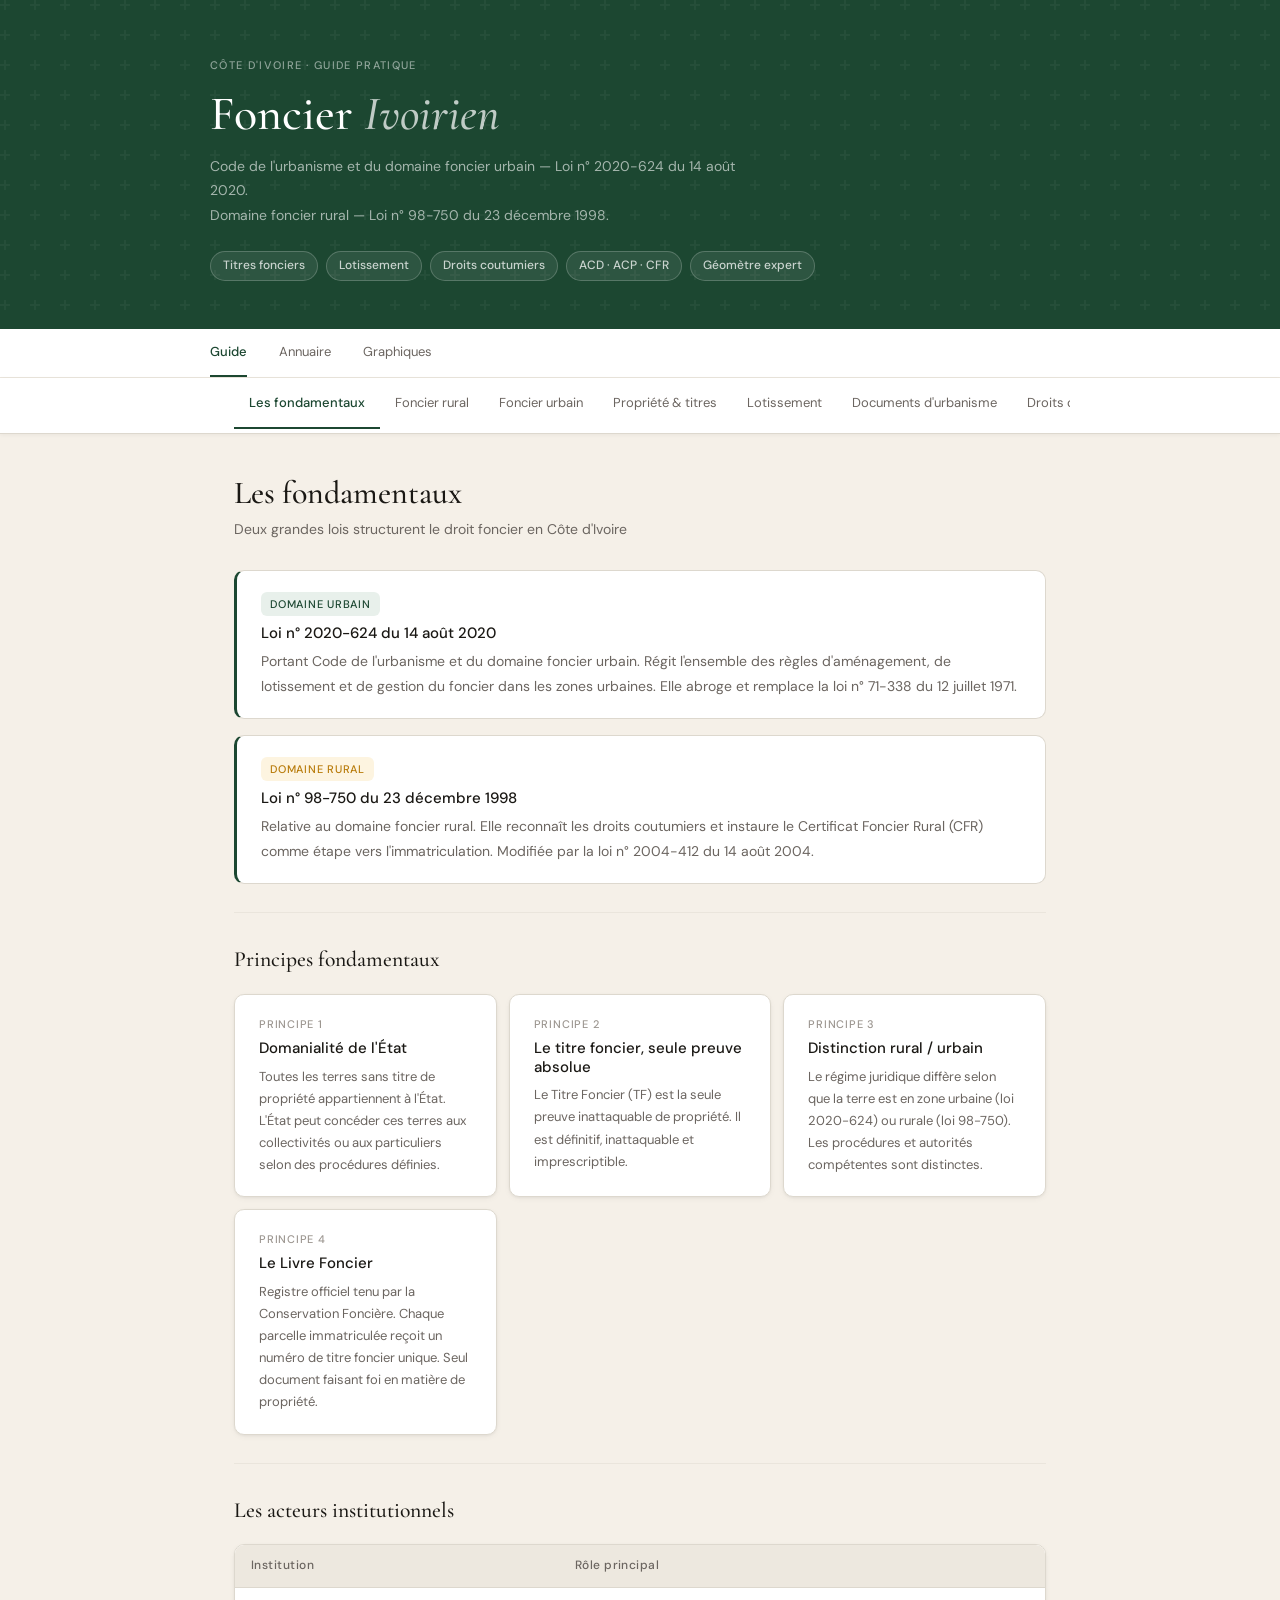
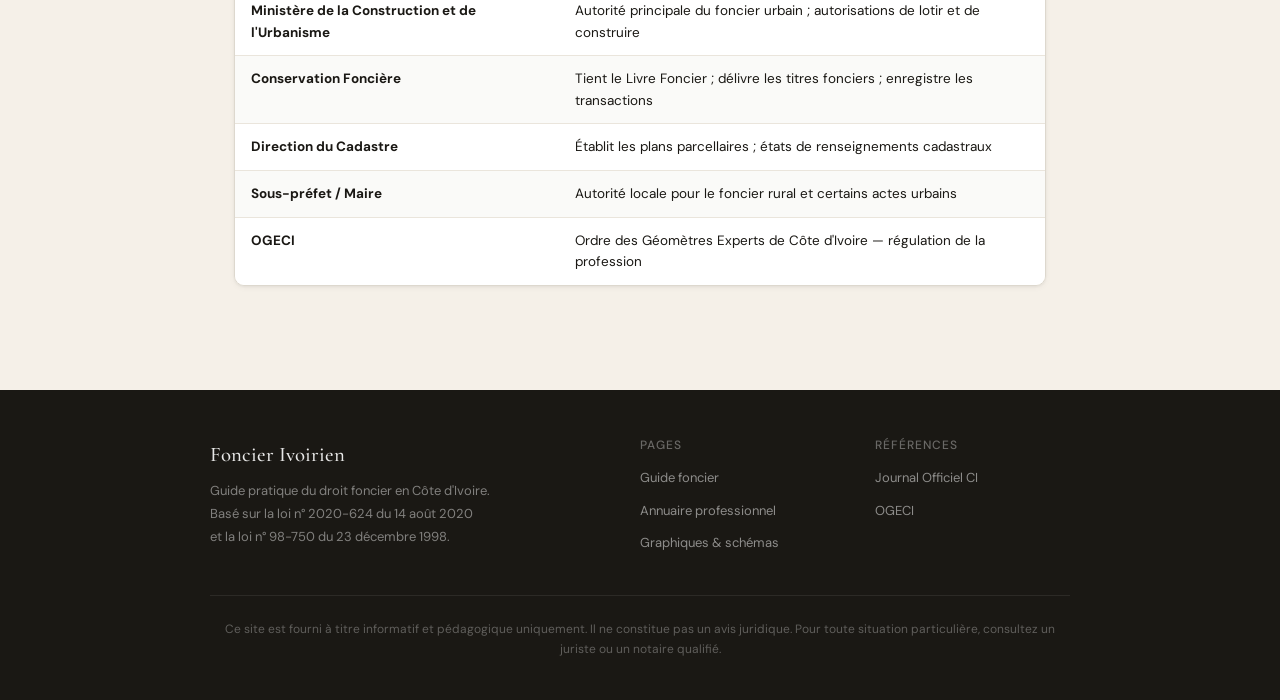
==== index.html @ 1cd8ab05 "version 1.0" ====
<!DOCTYPE html>
<html lang="fr">
<head>
  <meta charset="UTF-8">
  <meta name="viewport" content="width=device-width, initial-scale=1.0">
  <title>Foncier Ivoirien — Guide pratique</title>
  <meta name="description" content="Guide pratique du droit foncier en Côte d'Ivoire. Loi 2020-624 et loi 98-750. Titres fonciers, lotissement, droits coutumiers.">

  <!-- Google Fonts -->
  <link rel="preconnect" href="https://fonts.googleapis.com">
  <link rel="preconnect" href="https://fonts.gstatic.com" crossorigin>
  <link href="https://fonts.googleapis.com/css2?family=Cormorant+Garamond:ital,wght@0,400;0,500;0,600;1,400;1,500&family=DM+Sans:wght@300;400;500&display=swap" rel="stylesheet">

  <!-- CSS (ordre important) -->
  <link rel="stylesheet" href="css/variables.css">
  <link rel="stylesheet" href="css/base.css">
  <link rel="stylesheet" href="css/components.css">
  <link rel="stylesheet" href="css/layout.css">
</head>
<body>

<!-- ═══════════════════════════════ HERO ═══════════════════════════════ -->
<header class="hero">
  <div class="hero__inner">
    <p class="hero__eyebrow">Côte d'Ivoire · Guide pratique</p>
    <h1 class="hero__title">Foncier <em>Ivoirien</em></h1>
    <p class="hero__sub">
      Code de l'urbanisme et du domaine foncier urbain — Loi n° 2020-624 du 14 août 2020.<br>
      Domaine foncier rural — Loi n° 98-750 du 23 décembre 1998.
    </p>
    <div class="hero__tags">
      <span class="hero__tag">Titres fonciers</span>
      <span class="hero__tag">Lotissement</span>
      <span class="hero__tag">Droits coutumiers</span>
      <span class="hero__tag">ACD · ACP · CFR</span>
      <span class="hero__tag">Géomètre expert</span>
    </div>
  </div>
</header>

<!-- ═══════════════════════════ NAVIGATION SITE ═══════════════════════ -->
<div class="site-nav">
  <div class="site-nav__inner">
    <a href="index.html" class="is-current">Guide</a>
    <a href="pages/annuaire.html">Annuaire</a>
    <a href="pages/graphiques.html">Graphiques</a>
  </div>
</div>

<!-- ═══════════════════════════ NAVIGATION TABS ═══════════════════════ -->
<nav class="nav-bar" aria-label="Sections du guide">
  <div class="nav-bar__inner">
    <ul class="nav-tabs">
      <li><a href="#fondamentaux" data-section="fondamentaux">Les fondamentaux</a></li>
      <li><a href="#rural"        data-section="rural">Foncier rural</a></li>
      <li><a href="#urbain"       data-section="urbain">Foncier urbain</a></li>
      <li><a href="#titres"       data-section="titres">Propriété &amp; titres</a></li>
      <li><a href="#lotissement"  data-section="lotissement">Lotissement</a></li>
      <li><a href="#documents"    data-section="documents">Documents d'urbanisme</a></li>
      <li><a href="#coutumiers"   data-section="coutumiers">Droits coutumiers</a></li>
      <li><a href="#sanctions"    data-section="sanctions">Sanctions</a></li>
      <li><a href="#geometre"     data-section="geometre">Rôle du géomètre</a></li>
    </ul>
  </div>
</nav>

<!-- ═══════════════════════════════ MAIN ═══════════════════════════════ -->
<main class="main">

  <!-- ─── 1. FONDAMENTAUX ─── -->
  <section id="fondamentaux" class="section">
    <div class="section__header">
      <h2>Les fondamentaux</h2>
      <p>Deux grandes lois structurent le droit foncier en Côte d'Ivoire</p>
    </div>

    <div class="loi-box">
      <span class="tag tag--green">Domaine urbain</span>
      <h3>Loi n° 2020-624 du 14 août 2020</h3>
      <p>Portant Code de l'urbanisme et du domaine foncier urbain. Régit l'ensemble des règles d'aménagement, de lotissement et de gestion du foncier dans les zones urbaines. Elle abroge et remplace la loi n° 71-338 du 12 juillet 1971.</p>
    </div>

    <div class="loi-box">
      <span class="tag tag--amber">Domaine rural</span>
      <h3>Loi n° 98-750 du 23 décembre 1998</h3>
      <p>Relative au domaine foncier rural. Elle reconnaît les droits coutumiers et instaure le Certificat Foncier Rural (CFR) comme étape vers l'immatriculation. Modifiée par la loi n° 2004-412 du 14 août 2004.</p>
    </div>

    <div class="divider"></div>
    <p class="sub-heading">Principes fondamentaux</p>

    <div class="card-grid">
      <div class="card">
        <div class="card__label">Principe 1</div>
        <h3>Domanialité de l'État</h3>
        <p>Toutes les terres sans titre de propriété appartiennent à l'État. L'État peut concéder ces terres aux collectivités ou aux particuliers selon des procédures définies.</p>
      </div>
      <div class="card">
        <div class="card__label">Principe 2</div>
        <h3>Le titre foncier, seule preuve absolue</h3>
        <p>Le Titre Foncier (TF) est la seule preuve inattaquable de propriété. Il est définitif, inattaquable et imprescriptible.</p>
      </div>
      <div class="card">
        <div class="card__label">Principe 3</div>
        <h3>Distinction rural / urbain</h3>
        <p>Le régime juridique diffère selon que la terre est en zone urbaine (loi 2020-624) ou rurale (loi 98-750). Les procédures et autorités compétentes sont distinctes.</p>
      </div>
      <div class="card">
        <div class="card__label">Principe 4</div>
        <h3>Le Livre Foncier</h3>
        <p>Registre officiel tenu par la Conservation Foncière. Chaque parcelle immatriculée reçoit un numéro de titre foncier unique. Seul document faisant foi en matière de propriété.</p>
      </div>
    </div>

    <div class="divider"></div>
    <p class="sub-heading">Les acteurs institutionnels</p>

    <div class="table-wrap">
      <table>
        <thead>
          <tr><th>Institution</th><th>Rôle principal</th></tr>
        </thead>
        <tbody>
          <tr><td><strong>Ministère de la Construction et de l'Urbanisme</strong></td><td>Autorité principale du foncier urbain ; autorisations de lotir et de construire</td></tr>
          <tr><td><strong>Conservation Foncière</strong></td><td>Tient le Livre Foncier ; délivre les titres fonciers ; enregistre les transactions</td></tr>
          <tr><td><strong>Direction du Cadastre</strong></td><td>Établit les plans parcellaires ; états de renseignements cadastraux</td></tr>
          <tr><td><strong>Sous-préfet / Maire</strong></td><td>Autorité locale pour le foncier rural et certains actes urbains</td></tr>
          <tr><td><strong>OGECI</strong></td><td>Ordre des Géomètres Experts de Côte d'Ivoire — régulation de la profession</td></tr>
        </tbody>
      </table>
    </div>
  </section>

  <!-- ─── 2. FONCIER RURAL ─── -->
  <section id="rural" class="section">
    <div class="section__header">
      <h2>Foncier rural</h2>
      <p>Régi par la loi n° 98-750 — terres situées hors des périmètres urbains</p>
    </div>

    <div class="loi-box">
      <span class="tag tag--amber">Définition</span>
      <h3>Le domaine foncier rural</h3>
      <p>Ensemble des terres situées hors des périmètres urbains fixés par décret. Il comprend le domaine de l'État, le domaine des collectivités territoriales, et le domaine des particuliers (personnes physiques ivoiriennes uniquement depuis 2004).</p>
    </div>

    <div class="divider"></div>
    <p class="sub-heading">Parcours vers la propriété rurale</p>

    <div class="steps">
      <div class="step">
        <div class="step__num">1</div>
        <div class="step__body"><strong>Droits coutumiers</strong> — Point de départ. La personne détient la terre selon les usages locaux, transmis de génération en génération, sans acte écrit officiel.</div>
      </div>
      <div class="step">
        <div class="step__num">2</div>
        <div class="step__body"><strong>Saisine du CGFR</strong> — Le Comité de Gestion Foncière Rurale recense les droits. Il est composé du chef de village, d'élus, de représentants des femmes et des jeunes.</div>
      </div>
      <div class="step">
        <div class="step__num">3</div>
        <div class="step__body"><strong>Enquête contradictoire</strong> — Opération publique annoncée par affichage et criée. Toute personne peut contester. Le résultat est consigné dans un procès-verbal signé par le Sous-préfet.</div>
      </div>
      <div class="step">
        <div class="step__num">4</div>
        <div class="step__body"><strong>Certificat Foncier Rural (CFR)</strong> — Reconnaît officiellement les droits coutumiers. Délivré par le Sous-préfet. Valable 3 ans renouvelables. Ce n'est pas un titre de propriété mais l'étape obligatoire pour y accéder.</div>
      </div>
      <div class="step">
        <div class="step__num">5</div>
        <div class="step__body"><strong>Titre Foncier (TF)</strong> — Étape finale. Sur la base du CFR, après bornage par un géomètre expert agréé, le propriétaire demande l'immatriculation à la Conservation Foncière.</div>
      </div>
    </div>

    <div class="divider"></div>
    <p class="sub-heading">L'ACD en milieu rural</p>

    <div class="two-col">
      <div class="card">
        <span class="badge badge--amber">ACD rural</span>
        <h3>Attestation de Cession de Droits Coutumiers</h3>
        <p>Acte par lequel le détenteur coutumier cède ses droits à un tiers. Établie en présence du Sous-préfet et des autorités coutumières. Obligatoire pour toute transaction foncière en zone rurale.</p>
      </div>
      <div class="card">
        <span class="badge badge--amber">Conditions</span>
        <h3>Validité de l'ACD rural</h3>
        <p>Doit mentionner l'identité des parties, la description de la parcelle, ses limites, le prix et être contresignée par le Sous-préfet. Sans ces éléments, l'acte est nul de plein droit.</p>
      </div>
    </div>

    <div class="note">⚠️ Depuis la loi n° 2004-412, seuls les citoyens ivoiriens peuvent être propriétaires de terres rurales. Les étrangers ne peuvent qu'obtenir des baux emphytéotiques d'une durée maximale de 99 ans.</div>
  </section>

  <!-- ─── 3. FONCIER URBAIN ─── -->
  <section id="urbain" class="section">
    <div class="section__header">
      <h2>Foncier urbain</h2>
      <p>Régi par la loi n° 2020-624 — dans les périmètres urbains délimités par décret</p>
    </div>

    <div class="loi-box">
      <span class="tag tag--green">Définition</span>
      <h3>Le domaine foncier urbain</h3>
      <p>Ensemble des terres situées dans les périmètres urbains fixés par décret. Sa gestion relève du Ministère en charge de la Construction et de l'Urbanisme.</p>
    </div>

    <div class="divider"></div>
    <p class="sub-heading">Hiérarchie des actes en zone urbaine</p>

    <div class="table-wrap">
      <table>
        <thead>
          <tr><th>Acte</th><th>Nature</th><th>Valeur juridique</th></tr>
        </thead>
        <tbody>
          <tr><td><strong>Lettre d'Attribution (LA)</strong></td><td>1re étape</td><td>Autorisation provisoire d'occupation — précaire et révocable</td></tr>
          <tr><td><strong>Arrêté de Concession Provisoire (ACP)</strong></td><td>2e étape</td><td>Droit réel provisoire. Permet de construire et d'obtenir des financements bancaires</td></tr>
          <tr><td><strong>Arrêté de Concession Définitive (ACD)</strong></td><td>3e étape</td><td>Droit réel définitif. Condition : mise en valeur effective du terrain</td></tr>
          <tr><td><strong>Titre Foncier (TF)</strong></td><td>Final</td><td>Preuve absolue, définitive et imprescriptible de la propriété</td></tr>
        </tbody>
      </table>
    </div>

    <div class="note">⚠️ L'ACD urbain (Arrêté de Concession Définitive) est distinct de l'ACD rural (Attestation de Cession de Droits Coutumiers). Ces deux acronymes désignent des actes différents selon le contexte.</div>

    <div class="two-col">
      <div class="card">
        <h3>De l'ACP à l'ACD</h3>
        <p>Pour convertir un ACP en ACD, le titulaire doit justifier d'une mise en valeur effective (construction réalisée à au moins 50 % du projet approuvé). Un procès-verbal de constat est dressé par les services techniques.</p>
      </div>
      <div class="card">
        <h3>De l'ACD au Titre Foncier</h3>
        <p>Après obtention de l'ACD, le titulaire sollicite l'immatriculation à la Conservation Foncière avec l'ACD, un plan topographique signé par un géomètre expert agréé et les pièces d'identité.</p>
      </div>
    </div>
  </section>

  <!-- ─── 4. PROPRIÉTÉ & TITRES ─── -->
  <section id="titres" class="section">
    <div class="section__header">
      <h2>Propriété &amp; titres</h2>
      <p>Les différents actes attestant d'un droit sur le sol</p>
    </div>

    <div class="card-grid">
      <div class="card">
        <span class="badge badge--green">Preuve absolue</span>
        <h3>Titre Foncier (TF)</h3>
        <p>Inscrit au Livre Foncier. Seul acte conférant la propriété pleine et entière. Définitif, inattaquable, imprescriptible. Délivré par la Conservation Foncière.</p>
      </div>
      <div class="card">
        <span class="badge badge--amber">Droit précaire</span>
        <h3>Permis d'Habiter (PH)</h3>
        <p>Autorise l'occupation d'un terrain du domaine de l'État. Ne confère pas la propriété. Révocable, mais donne un droit de priorité pour l'acquisition définitive.</p>
      </div>
      <div class="card">
        <span class="badge badge--amber">Provisoire</span>
        <h3>Arrêté de Concession Provisoire (ACP)</h3>
        <p>Droit réel provisoire. Permet de construire et d'hypothéquer. Doit évoluer vers un ACD puis un TF après mise en valeur.</p>
      </div>
      <div class="card">
        <span class="badge badge--green">Avant-dernière étape</span>
        <h3>Arrêté de Concession Définitive (ACD)</h3>
        <p>Droit définitif d'occupation. Condition : constructions réalisées conformément au projet approuvé. Permet d'entamer la procédure d'immatriculation.</p>
      </div>
      <div class="card">
        <span class="badge badge--amber">Rural</span>
        <h3>Certificat Foncier Rural (CFR)</h3>
        <p>Reconnaît les droits coutumiers sur une parcelle rurale. Délivré par le Sous-préfet après enquête contradictoire. Valable 3 ans renouvelables.</p>
      </div>
      <div class="card">
        <span class="badge badge--amber">Rural</span>
        <h3>Attestation de Cession de Droits Coutumiers</h3>
        <p>Matérialise la cession de droits coutumiers entre parties. Établie devant le Sous-préfet. Obligatoire pour toute transaction de terres rurales.</p>
      </div>
    </div>

    <div class="divider"></div>
    <p class="sub-heading">Procédure d'immatriculation</p>

    <div class="steps">
      <div class="step">
        <div class="step__num">1</div>
        <div class="step__body"><strong>Dépôt du dossier</strong> à la Conservation Foncière — formulaire, acte de propriété (ACD ou CFR), pièces d'identité, quittance de paiement des droits</div>
      </div>
      <div class="step">
        <div class="step__num">2</div>
        <div class="step__body"><strong>Bornage contradictoire</strong> par un géomètre expert agréé en présence du demandeur, des riverains et des services techniques. Les bornes sont posées et un plan dressé.</div>
      </div>
      <div class="step">
        <div class="step__num">3</div>
        <div class="step__body"><strong>Publication au Journal Officiel</strong> — délai d'opposition de 2 mois à compter de la publication.</div>
      </div>
      <div class="step">
        <div class="step__num">4</div>
        <div class="step__body"><strong>Instruction des oppositions éventuelles</strong> — une commission examine tout litige. En l'absence d'opposition, la procédure continue.</div>
      </div>
      <div class="step">
        <div class="step__num">5</div>
        <div class="step__body"><strong>Délivrance du Titre Foncier</strong> — inscription au Livre Foncier avec attribution d'un numéro unique.</div>
      </div>
    </div>
  </section>

  <!-- ─── 5. LOTISSEMENT ─── -->
  <section id="lotissement" class="section">
    <div class="section__header">
      <h2>Lotissement</h2>
      <p>Division d'une propriété foncière en lots destinés à la construction</p>
    </div>

    <p class="sub-heading">Les 3 types de lotissement</p>

    <div class="card-grid card-grid--single">
      <div class="card">
        <div class="card__label">Type 1</div>
        <h3>Lotissement administratif</h3>
        <p>Initié par le Sous-préfet ou le Maire dans les zones d'expansion urbaine. L'État ou la collectivité aménage et distribue les lots. Les attributaires reçoivent une lettre d'attribution puis un ACP, avec obligation de mise en valeur.</p>
      </div>
      <div class="card">
        <div class="card__label">Type 2</div>
        <h3>Lotissement privé d'habitation</h3>
        <p>Initié par un propriétaire privé. Production de terrains à usage d'habitation destinés à la vente, nus ou après construction. Nécessite une autorisation de lotir du Ministère. Le lotisseur réalise les voiries et réseaux divers (eau, électricité, assainissement).</p>
      </div>
      <div class="card">
        <div class="card__label">Type 3</div>
        <h3>Lotissement à usage commercial ou industriel</h3>
        <p>Crée des zones d'activités économiques (zones industrielles, zones commerciales). Peut être initié par l'État ou un promoteur privé. Soumis à des normes spécifiques et à une étude d'impact environnemental.</p>
      </div>
    </div>

    <div class="divider"></div>
    <p class="sub-heading">Procédure d'autorisation de lotir</p>

    <div class="steps">
      <div class="step">
        <div class="step__num">1</div>
        <div class="step__body"><strong>Constitution du dossier</strong> — plan de situation, plan topographique, plan de masse, état parcellaire, note de présentation, titre de propriété</div>
      </div>
      <div class="step">
        <div class="step__num">2</div>
        <div class="step__body"><strong>Dépôt au Ministère de la Construction</strong> — paiement des droits de dossier. Délai d'instruction réglementaire : 3 mois.</div>
      </div>
      <div class="step">
        <div class="step__num">3</div>
        <div class="step__body"><strong>Instruction</strong> — vérification de la conformité avec les documents d'urbanisme (SDAU, PU, POS) en vigueur dans la commune.</div>
      </div>
      <div class="step">
        <div class="step__num">4</div>
        <div class="step__body"><strong>Autorisation de lotir délivrée</strong> — le lotisseur peut démarrer les travaux d'aménagement conformément aux plans approuvés.</div>
      </div>
      <div class="step">
        <div class="step__num">5</div>
        <div class="step__body"><strong>Réception des travaux</strong> — constat de conformité par les services techniques. Attribution des lots aux acquéreurs.</div>
      </div>
    </div>

    <div class="note">⚠️ Toute commercialisation de lots avant l'obtention de l'autorisation de lotir et la réception des travaux est illégale. Exigez toujours l'arrêté d'autorisation avant tout versement.</div>
  </section>

  <!-- ─── 6. DOCUMENTS D'URBANISME ─── -->
  <section id="documents" class="section">
    <div class="section__header">
      <h2>Documents d'urbanisme</h2>
      <p>Instruments de planification et de gestion de l'espace urbain</p>
    </div>

    <div class="table-wrap">
      <table>
        <thead>
          <tr><th>Document</th><th>Sigle</th><th>Portée</th><th>Autorité</th></tr>
        </thead>
        <tbody>
          <tr><td><strong>Schéma Directeur d'Aménagement et d'Urbanisme</strong></td><td>SDAU</td><td>Long terme (20 ans) — orientations générales</td><td>Ministère</td></tr>
          <tr><td><strong>Plan d'Urbanisme Directeur</strong></td><td>PUD</td><td>Moyen terme — traduction du SDAU en zones</td><td>Ministère</td></tr>
          <tr><td><strong>Plan d'Occupation des Sols</strong></td><td>POS</td><td>Répartition : habitat, commerce, industrie, espaces verts</td><td>Commune</td></tr>
          <tr><td><strong>Permis de Construire</strong></td><td>PC</td><td>Autorisation individuelle de bâtir</td><td>Maire / Ministère</td></tr>
          <tr><td><strong>Certificat d'Urbanisme</strong></td><td>CU</td><td>Renseigne sur les règles applicables à un terrain</td><td>Commune</td></tr>
          <tr><td><strong>Permis de Démolir</strong></td><td>PD</td><td>Autorisation de démolition totale ou partielle</td><td>Maire / Ministère</td></tr>
        </tbody>
      </table>
    </div>

    <div class="two-col">
      <div class="card">
        <h3>Permis de construire</h3>
        <p>Obligatoire pour toute construction neuve ou agrandissement. Dossier : plans architecturaux, plan de situation, étude de sol, titre d'occupation. Délai d'instruction : 3 mois. Validité : 2 ans renouvelables.</p>
      </div>
      <div class="card">
        <h3>Certificat d'urbanisme</h3>
        <p>Indique si le terrain est constructible, les règles de hauteur et d'emprise, les servitudes. Indispensable avant tout achat ou investissement. Délai : 1 mois. Validité : 18 mois.</p>
      </div>
    </div>
  </section>

  <!-- ─── 7. DROITS COUTUMIERS ─── -->
  <section id="coutumiers" class="section">
    <div class="section__header">
      <h2>Droits coutumiers</h2>
      <p>Reconnaissance et formalisation des droits traditionnels sur la terre</p>
    </div>

    <div class="loi-box">
      <span class="tag tag--amber">Principe fondateur</span>
      <h3>Reconnaissance légale des droits coutumiers</h3>
      <p>La loi n° 98-750 reconnaît pour la première fois dans l'histoire ivoirienne les droits coutumiers comme des droits réels sur les terres rurales. Ces droits appartiennent aux communautés villageoises et aux individus qui les détiennent selon les usages et traditions locales.</p>
    </div>

    <div class="divider"></div>
    <p class="sub-heading">Les acteurs du processus</p>

    <div class="card-grid">
      <div class="card">
        <div class="card__label">Niveau villageois</div>
        <h3>Comité de Gestion Foncière Rurale (CGFR)</h3>
        <p>Recense et gère les droits coutumiers dans chaque village. Composé du chef de village, de conseillers, de représentants des femmes, des jeunes et des étrangers résidents.</p>
      </div>
      <div class="card">
        <div class="card__label">Niveau administratif</div>
        <h3>Le Sous-préfet</h3>
        <p>Conduit l'enquête contradictoire, signe les procès-verbaux de délimitation et délivre le Certificat Foncier Rural. Il représente l'État et garantit la légalité de la procédure.</p>
      </div>
      <div class="card">
        <div class="card__label">Autorités traditionnelles</div>
        <h3>Chef de terre et notables</h3>
        <p>Témoignent lors de l'enquête sur l'origine et l'étendue des droits revendiqués. Leur témoignage est consigné au procès-verbal et a valeur de preuve.</p>
      </div>
    </div>

    <div class="note">⚠️ Depuis la loi n° 2004-412, les droits coutumiers ne peuvent être cédés qu'à des ressortissants ivoiriens. Un étranger ne peut obtenir qu'un bail emphytéotique de 99 ans maximum.</div>
  </section>

  <!-- ─── 8. SANCTIONS ─── -->
  <section id="sanctions" class="section">
    <div class="section__header">
      <h2>Sanctions</h2>
      <p>Infractions aux règles d'urbanisme et de gestion foncière — loi 2020-624</p>
    </div>

    <div class="card-grid">
      <div class="card">
        <span class="badge badge--danger">Infraction grave</span>
        <h3>Construction sans permis</h3>
        <p>L'administration peut ordonner la démolition aux frais du contrevenant, indépendamment de toute sanction pénale.</p>
      </div>
      <div class="card">
        <span class="badge badge--danger">Infraction grave</span>
        <h3>Lotissement sans autorisation</h3>
        <p>Toutes les ventes sont nulles de plein droit. Les acquéreurs lésés peuvent se retourner contre le promoteur en dommages et intérêts.</p>
      </div>
      <div class="card">
        <span class="badge badge--danger">Escroquerie</span>
        <h3>Vente sans titre régulier</h3>
        <p>Vendre un terrain sans TF, ACD ou acte régulier constitue une escroquerie pénalement réprimée. L'acte est nul.</p>
      </div>
      <div class="card">
        <span class="badge badge--danger">Crime</span>
        <h3>Faux en documents fonciers</h3>
        <p>Falsification d'un titre foncier, d'un plan de bornage ou d'un ACD. Passible des peines les plus lourdes. Tous les actes subséquents sont annulés.</p>
      </div>
    </div>

    <div class="divider"></div>
    <p class="sub-heading">Sanctions pénales (loi 2020-624)</p>

    <div class="table-wrap">
      <table>
        <thead>
          <tr><th>Infraction</th><th>Emprisonnement</th><th>Amende (FCFA)</th></tr>
        </thead>
        <tbody>
          <tr><td>Construction sans permis</td><td>1 à 3 ans</td><td>500 000 à 5 000 000</td></tr>
          <tr><td>Lotissement sans autorisation</td><td>2 à 5 ans</td><td>1 000 000 à 10 000 000</td></tr>
          <tr><td>Faux en documents fonciers</td><td>5 à 10 ans</td><td>5 000 000 à 50 000 000</td></tr>
          <tr><td>Occupation illégale du domaine public</td><td>6 mois à 2 ans</td><td>100 000 à 2 000 000</td></tr>
          <tr><td>Escroquerie foncière (vente sans titre)</td><td>5 à 10 ans</td><td>2 000 000 à 20 000 000</td></tr>
        </tbody>
      </table>
    </div>

    <div class="note">En cas de récidive, les peines sont doublées. Les personnes morales sont également passibles de sanctions pouvant inclure leur dissolution judiciaire.</div>
  </section>

  <!-- ─── 9. GÉOMÈTRE ─── -->
  <section id="geometre" class="section">
    <div class="section__header">
      <h2>Rôle du géomètre expert</h2>
      <p>Professionnel assermenté incontournable dans toute opération foncière</p>
    </div>

    <div class="loi-box">
      <span class="tag tag--green">Statut</span>
      <h3>Le géomètre expert agréé en Côte d'Ivoire</h3>
      <p>Professionnel libéral assermenté, membre de l'Ordre des Géomètres Experts de Côte d'Ivoire (OGECI). Seul professionnel habilité à effectuer les levés topographiques à valeur légale, le bornage contradictoire et les plans fonciers opposables aux tiers. Son assurance professionnelle est obligatoire.</p>
    </div>

    <div class="divider"></div>
    <p class="sub-heading">Missions principales</p>

    <div class="card-grid">
      <div class="card">
        <div class="card__label">Mission 1</div>
        <h3>Bornage</h3>
        <p>Délimitation physique d'une propriété par la pose de bornes. Le bornage contradictoire, réalisé en présence des riverains, a force légale. Obligatoire pour toute immatriculation.</p>
      </div>
      <div class="card">
        <div class="card__label">Mission 2</div>
        <h3>Morcellement</h3>
        <p>Division d'une parcelle en plusieurs lots. Nécessite une autorisation administrative. Le géomètre établit le plan de morcellement et l'état parcellaire numéroté.</p>
      </div>
      <div class="card">
        <div class="card__label">Mission 3</div>
        <h3>Plan de lotissement</h3>
        <p>Tracé des voiries, numérotation des lots, emprise des espaces collectifs. Pièce centrale et obligatoire du dossier de demande d'autorisation de lotir.</p>
      </div>
      <div class="card">
        <div class="card__label">Mission 4</div>
        <h3>Levé topographique</h3>
        <p>Représentation précise du terrain : relief, limites, constructions existantes. Sert de base aux projets d'aménagement et aux documents d'urbanisme.</p>
      </div>
      <div class="card">
        <div class="card__label">Mission 5</div>
        <h3>Remembrement</h3>
        <p>Regroupement de plusieurs parcelles en une seule. Utilisé dans les opérations de réhabilitation urbaine ou de création de grandes emprises pour équipements publics.</p>
      </div>
      <div class="card">
        <div class="card__label">Mission 6</div>
        <h3>Expertise foncière</h3>
        <p>Évaluation de la valeur vénale d'un terrain. Intervient dans les litiges, expropriations et successions. Ses conclusions ont valeur de preuve en justice.</p>
      </div>
    </div>

    <div class="highlight-box">
      <h3>À retenir pour tout acheteur</h3>
      <p>Avant tout achat, exigez un plan de bornage signé par un géomètre expert agréé (membre de l'OGECI) et vérifiez l'authenticité du titre foncier à la Conservation Foncière. Un bornage effectué par un non-professionnel est sans valeur légale.</p>
    </div>
  </section>

</main>

<!-- ═══════════════════════════════ FOOTER ═════════════════════════════ -->
<footer>
  <div class="footer__inner">
    <div class="footer__brand">
      <strong>Foncier Ivoirien</strong>
      <p>Guide pratique du droit foncier en Côte d'Ivoire.<br>
        Basé sur la loi n° 2020-624 du 14 août 2020<br>
        et la loi n° 98-750 du 23 décembre 1998.</p>
    </div>
    <div class="footer__col">
      <h4>Pages</h4>
      <ul>
        <li><a href="index.html">Guide foncier</a></li>
        <li><a href="pages/annuaire.html">Annuaire professionnel</a></li>
        <li><a href="pages/graphiques.html">Graphiques &amp; schémas</a></li>
      </ul>
    </div>
    <div class="footer__col">
      <h4>Références</h4>
      <ul>
        <li><a href="https://www.journal-officiel.ci" target="_blank" rel="noopener">Journal Officiel CI</a></li>
        <li><a href="#" target="_blank" rel="noopener">OGECI</a></li>
      </ul>
    </div>
  </div>
  <div class="footer__bottom">
    Ce site est fourni à titre informatif et pédagogique uniquement. Il ne constitue pas un avis juridique.
    Pour toute situation particulière, consultez un juriste ou un notaire qualifié.
  </div>
</footer>

<!-- JS -->
<script src="js/nav.js"></script>

</body>
</html>
---- css/variables.css ----
/* ============================================================
   variables.css — Design tokens
   Modifier ce fichier pour changer les couleurs/fonts globalement
   ============================================================ */

:root {
  /* Couleurs principales */
  --color-bg:            #F5F0E8;
  --color-bg-card:       #FFFFFF;
  --color-bg-muted:      #EDE8DF;
  --color-bg-muted-2:    #E6DFD3;

  /* Texte */
  --color-text:          #1A1814;
  --color-text-muted:    #6B6560;
  --color-text-light:    #9C9690;

  /* Vert (couleur primaire) */
  --color-green:         #1C4731;
  --color-green-mid:     #2D6B47;
  --color-green-light:   #E8F0EB;
  --color-green-border:  rgba(28, 71, 49, 0.18);

  /* Terracotta (danger / alerte) */
  --color-terra:         #B94E27;
  --color-terra-light:   #F5EAE4;

  /* Ambre (avertissement) */
  --color-amber:         #B87B0A;
  --color-amber-light:   #FDF4E0;

  /* Bordures */
  --color-border:        #DDD8CE;
  --color-border-light:  #EAE5DC;

  /* Typographie */
  --font-display: 'Cormorant Garamond', Georgia, 'Times New Roman', serif;
  --font-body:    'DM Sans', system-ui, -apple-system, sans-serif;

  /* Rayons */
  --radius-sm:  6px;
  --radius-md:  10px;
  --radius-lg:  14px;
  --radius-xl:  20px;

  /* Ombres */
  --shadow-sm:  0 1px 3px rgba(0,0,0,0.06), 0 2px 6px rgba(0,0,0,0.04);
  --shadow-md:  0 2px 8px rgba(0,0,0,0.07), 0 4px 16px rgba(0,0,0,0.05);

  /* Transitions */
  --transition: 0.15s ease;

  /* Largeur max du contenu */
  --max-width: 860px;
}
---- css/base.css ----
/* ============================================================
   base.css — Reset global et typographie de base
   ============================================================ */

*, *::before, *::after {
  box-sizing: border-box;
  margin: 0;
  padding: 0;
}

html {
  scroll-behavior: smooth;
  -webkit-text-size-adjust: 100%;
}

body {
  font-family: var(--font-body);
  background-color: var(--color-bg);
  color: var(--color-text);
  line-height: 1.65;
  font-size: 15px;
  min-height: 100vh;
  -webkit-font-smoothing: antialiased;
  -moz-osx-font-smoothing: grayscale;
}

/* Titres */
h1, h2, h3, h4 {
  line-height: 1.25;
  color: var(--color-text);
}

h1 { font-family: var(--font-display); font-weight: 500; font-size: clamp(2rem, 5vw, 3rem); }
h2 { font-family: var(--font-display); font-weight: 500; font-size: 1.9rem; }
h3 { font-weight: 500; font-size: 1rem; }

/* Paragraphes */
p { line-height: 1.7; }

/* Liens */
a {
  color: var(--color-green-mid);
  text-decoration: none;
  transition: color var(--transition);
}
a:hover { color: var(--color-green); text-decoration: underline; }

/* Images */
img, svg { display: block; max-width: 100%; }

/* Listes */
ul, ol { padding-left: 1.4rem; }
li { margin-bottom: 0.25rem; }

/* Code */
code {
  font-family: 'Courier New', monospace;
  font-size: 0.875em;
  background: var(--color-bg-muted);
  padding: 2px 5px;
  border-radius: var(--radius-sm);
  color: var(--color-terra);
}

/* Séparateur horizontal */
hr {
  border: none;
  height: 1px;
  background: var(--color-border-light);
  margin: 2rem 0;
}

/* Responsive images dans les sections */
.section img {
  width: 100%;
  border-radius: var(--radius-md);
  border: 1px solid var(--color-border);
}

/* Accessibilité : focus visible */
:focus-visible {
  outline: 2px solid var(--color-green-mid);
  outline-offset: 3px;
  border-radius: var(--radius-sm);
}
---- css/components.css ----
/* ============================================================
   components.css — Composants réutilisables
   Ajouter un nouveau composant ici pour qu'il soit disponible
   sur toutes les pages du site.
   ============================================================ */

/* ── Boîte de loi ── */
.loi-box {
  background: var(--color-bg-card);
  border: 1px solid var(--color-border);
  border-left: 3px solid var(--color-green);
  border-radius: var(--radius-md);
  padding: 1.25rem 1.5rem;
  margin-bottom: 1rem;
}

.loi-box h3 {
  font-size: 15px;
  font-weight: 500;
  margin-bottom: 6px;
  color: var(--color-text);
}

.loi-box p {
  font-size: 14px;
  color: var(--color-text-muted);
  line-height: 1.75;
}

/* ── Tags / étiquettes ── */
.tag {
  display: inline-block;
  font-size: 11px;
  font-weight: 500;
  letter-spacing: 0.07em;
  text-transform: uppercase;
  border-radius: var(--radius-sm);
  padding: 3px 9px;
  margin-bottom: 8px;
}

.tag--green   { color: var(--color-green);   background: var(--color-green-light); }
.tag--amber   { color: var(--color-amber);   background: var(--color-amber-light); }
.tag--terra   { color: var(--color-terra);   background: var(--color-terra-light); }
.tag--neutral { color: var(--color-text-muted); background: var(--color-bg-muted); }

/* ── Badges (inline) ── */
.badge {
  display: inline-block;
  font-size: 11px;
  font-weight: 500;
  padding: 3px 9px;
  border-radius: 20px;
  margin-bottom: 8px;
}
.badge--green  { color: var(--color-green);  background: var(--color-green-light); }
.badge--amber  { color: var(--color-amber);  background: var(--color-amber-light); }
.badge--danger { color: var(--color-terra);  background: var(--color-terra-light); }

/* ── Cartes ── */
.card-grid {
  display: grid;
  grid-template-columns: repeat(auto-fill, minmax(240px, 1fr));
  gap: 12px;
  margin-bottom: 1.5rem;
}
.card-grid--single { grid-template-columns: 1fr; }
.card-grid--two    { grid-template-columns: repeat(auto-fill, minmax(280px, 1fr)); }

.card {
  background: var(--color-bg-card);
  border: 1px solid var(--color-border);
  border-radius: var(--radius-md);
  padding: 1.25rem 1.5rem;
  box-shadow: var(--shadow-sm);
  transition: transform var(--transition), box-shadow var(--transition);
}

.card:hover {
  transform: translateY(-2px);
  box-shadow: var(--shadow-md);
}

.card__label {
  font-size: 11px;
  font-weight: 500;
  letter-spacing: 0.07em;
  text-transform: uppercase;
  color: var(--color-text-light);
  margin-bottom: 6px;
}

.card h3 {
  font-size: 15px;
  font-weight: 500;
  color: var(--color-text);
  margin-bottom: 8px;
}

.card p {
  font-size: 13px;
  color: var(--color-text-muted);
  line-height: 1.7;
}

/* ── Étapes ── */
.steps { margin-bottom: 1.5rem; }

.step {
  display: flex;
  gap: 14px;
  padding: 14px 0;
  border-bottom: 1px solid var(--color-border-light);
  align-items: flex-start;
}
.step:last-child { border-bottom: none; }

.step__num {
  width: 30px;
  height: 30px;
  border-radius: 50%;
  background: var(--color-green-light);
  border: 1px solid var(--color-green-border);
  display: flex;
  align-items: center;
  justify-content: center;
  font-size: 12px;
  font-weight: 500;
  color: var(--color-green);
  flex-shrink: 0;
  margin-top: 2px;
}

.step__body {
  font-size: 14px;
  color: var(--color-text-muted);
  line-height: 1.75;
}

.step__body strong {
  color: var(--color-text);
  font-weight: 500;
}

/* ── Tableau ── */
.table-wrap {
  overflow-x: auto;
  margin-bottom: 1.5rem;
  border-radius: var(--radius-md);
  border: 1px solid var(--color-border);
  box-shadow: var(--shadow-sm);
}

table {
  width: 100%;
  border-collapse: collapse;
  background: var(--color-bg-card);
  font-size: 13.5px;
}

thead th {
  padding: 11px 16px;
  text-align: left;
  font-size: 12px;
  font-weight: 500;
  color: var(--color-text-muted);
  letter-spacing: 0.04em;
  background: var(--color-bg-muted);
  border-bottom: 1px solid var(--color-border);
  white-space: nowrap;
}

tbody td {
  padding: 12px 16px;
  color: var(--color-text);
  border-bottom: 1px solid var(--color-border-light);
  vertical-align: top;
  line-height: 1.6;
}

tbody tr:last-child td { border-bottom: none; }
tbody tr:nth-child(even) { background: #FAFAF8; }

/* ── Note / avertissement ── */
.note {
  font-size: 13px;
  color: #7A6210;
  background: var(--color-amber-light);
  border-left: 3px solid var(--color-amber);
  border-radius: 0 var(--radius-sm) var(--radius-sm) 0;
  padding: 12px 16px;
  line-height: 1.75;
  margin-top: 1rem;
}

/* ── Boîte mise en valeur (verte) ── */
.highlight-box {
  background: var(--color-green-light);
  border: 1px solid var(--color-green-border);
  border-radius: var(--radius-md);
  padding: 1.25rem 1.5rem;
  margin-bottom: 1rem;
}

.highlight-box h3 {
  font-size: 15px;
  font-weight: 500;
  color: var(--color-green);
  margin-bottom: 6px;
}

.highlight-box p {
  font-size: 13px;
  color: #2D5A3D;
  line-height: 1.75;
}

/* ── Sous-titre de section ── */
.sub-heading {
  font-family: var(--font-display);
  font-size: 1.35rem;
  font-weight: 500;
  color: var(--color-text);
  margin-bottom: 1rem;
  margin-top: 0.25rem;
}

/* ── Grille deux colonnes ── */
.two-col {
  display: grid;
  grid-template-columns: 1fr 1fr;
  gap: 12px;
  margin-bottom: 1.5rem;
}

/* ── Stat card (métriques) ── */
.stat-card {
  background: var(--color-bg-muted);
  border-radius: var(--radius-md);
  padding: 1.1rem 1.25rem;
  text-align: center;
}

.stat-card__value {
  font-family: var(--font-display);
  font-size: 2rem;
  font-weight: 500;
  color: var(--color-green);
  line-height: 1;
  margin-bottom: 4px;
}

.stat-card__label {
  font-size: 12px;
  color: var(--color-text-muted);
}

/* ── Bouton ── */
.btn {
  display: inline-flex;
  align-items: center;
  gap: 6px;
  padding: 9px 18px;
  border-radius: var(--radius-sm);
  font-family: var(--font-body);
  font-size: 14px;
  font-weight: 500;
  cursor: pointer;
  transition: all var(--transition);
  text-decoration: none;
  border: none;
}

.btn--primary {
  background: var(--color-green);
  color: #fff;
}
.btn--primary:hover { background: var(--color-green-mid); color: #fff; text-decoration: none; }

.btn--outline {
  background: transparent;
  color: var(--color-green);
  border: 1px solid var(--color-green-border);
}
.btn--outline:hover {
  background: var(--color-green-light);
  text-decoration: none;
}

/* ── Responsive ── */
@media (max-width: 600px) {
  .two-col          { grid-template-columns: 1fr; }
  .card-grid        { grid-template-columns: 1fr; }
  .card-grid--two   { grid-template-columns: 1fr; }
}
---- css/layout.css ----
/* ============================================================
   layout.css — Structure de page : hero, nav, main, footer
   ============================================================ */

/* ── Hero ── */
.hero {
  background: var(--color-green);
  color: #fff;
  padding: 3.5rem 1.5rem 3rem;
  position: relative;
  overflow: hidden;
}

/* Motif de fond subtil */
.hero::before {
  content: '';
  position: absolute;
  inset: 0;
  background-image: url("data:image/svg+xml,%3Csvg width='60' height='60' viewBox='0 0 60 60' xmlns='http://www.w3.org/2000/svg'%3E%3Cg fill='%23ffffff' fill-opacity='0.04'%3E%3Cpath d='M36 34v-4h-2v4h-4v2h4v4h2v-4h4v-2h-4zm0-30V0h-2v4h-4v2h4v4h2V6h4V4h-4zM6 34v-4H4v4H0v2h4v4h2v-4h4v-2H6zM6 4V0H4v4H0v2h4v4h2V6h4V4H6z'/%3E%3C/g%3E%3C/svg%3E");
  pointer-events: none;
}

.hero__inner {
  max-width: var(--max-width);
  margin: 0 auto;
  position: relative;
}

.hero__eyebrow {
  font-size: 11px;
  font-weight: 500;
  letter-spacing: 0.12em;
  text-transform: uppercase;
  color: rgba(255,255,255,0.5);
  margin-bottom: 0.75rem;
}

.hero__title {
  font-family: var(--font-display);
  font-size: clamp(2rem, 5vw, 3rem);
  font-weight: 500;
  line-height: 1.15;
  color: #fff;
  margin-bottom: 0.75rem;
}

.hero__title em {
  font-style: italic;
  color: rgba(255,255,255,0.72);
}

.hero__sub {
  font-size: 14px;
  color: rgba(255,255,255,0.6);
  max-width: 540px;
  line-height: 1.75;
  margin-bottom: 1.5rem;
}

.hero__tags {
  display: flex;
  flex-wrap: wrap;
  gap: 8px;
}

.hero__tag {
  font-size: 12px;
  font-weight: 500;
  padding: 4px 12px;
  border-radius: 20px;
  border: 1px solid rgba(255,255,255,0.2);
  color: rgba(255,255,255,0.75);
  background: rgba(255,255,255,0.08);
}

/* ── En-tête de page secondaire (annuaire, graphiques) ── */
.page-header {
  background: var(--color-green);
  color: #fff;
  padding: 2.5rem 1.5rem 2rem;
}

.page-header__inner {
  max-width: var(--max-width);
  margin: 0 auto;
}

.page-header__back {
  display: inline-flex;
  align-items: center;
  gap: 6px;
  font-size: 13px;
  color: rgba(255,255,255,0.6);
  text-decoration: none;
  margin-bottom: 1rem;
  transition: color var(--transition);
}
.page-header__back:hover { color: rgba(255,255,255,0.9); text-decoration: none; }

.page-header h1 {
  font-family: var(--font-display);
  font-size: clamp(1.6rem, 4vw, 2.4rem);
  font-weight: 500;
  color: #fff;
  margin-bottom: 6px;
}

.page-header p {
  font-size: 14px;
  color: rgba(255,255,255,0.6);
  max-width: 520px;
  line-height: 1.7;
}

/* ── Barre de navigation (tabs) ── */
.nav-bar {
  background: var(--color-bg-card);
  border-bottom: 1px solid var(--color-border);
  position: sticky;
  top: 0;
  z-index: 100;
  box-shadow: 0 1px 4px rgba(0,0,0,0.05);
}

.nav-bar__inner {
  max-width: var(--max-width);
  margin: 0 auto;
  overflow-x: auto;
  padding: 0 1.5rem;
  scrollbar-width: none;
  -ms-overflow-style: none;
}
.nav-bar__inner::-webkit-scrollbar { display: none; }

.nav-tabs {
  display: flex;
  list-style: none;
  width: max-content;
  gap: 0;
  padding: 0;
}

.nav-tabs a {
  display: block;
  padding: 14px 15px;
  font-size: 13px;
  font-weight: 400;
  color: var(--color-text-muted);
  text-decoration: none;
  white-space: nowrap;
  border-bottom: 2px solid transparent;
  transition: color var(--transition), border-color var(--transition);
}
.nav-tabs a:hover { color: var(--color-text); }
.nav-tabs a.is-active {
  color: var(--color-green);
  font-weight: 500;
  border-bottom-color: var(--color-green);
}

/* Navigation globale du site (entre pages) */
.site-nav {
  background: var(--color-bg-card);
  border-bottom: 1px solid var(--color-border-light);
  padding: 0 1.5rem;
}

.site-nav__inner {
  max-width: var(--max-width);
  margin: 0 auto;
  display: flex;
  gap: 2rem;
  align-items: center;
}

.site-nav a {
  display: block;
  padding: 12px 0;
  font-size: 13px;
  color: var(--color-text-muted);
  font-weight: 400;
  border-bottom: 2px solid transparent;
}

.site-nav a:hover { color: var(--color-text); text-decoration: none; }
.site-nav a.is-current {
  color: var(--color-green);
  font-weight: 500;
  border-bottom-color: var(--color-green);
}

/* ── Contenu principal ── */
.main {
  max-width: var(--max-width);
  margin: 0 auto;
  padding: 2.5rem 1.5rem 5rem;
}

/* ── Sections de contenu ── */
.section {
  display: none;
}

.section.is-active {
  display: block;
  animation: fadeUp 0.22s ease forwards;
}

@keyframes fadeUp {
  from { opacity: 0; transform: translateY(8px); }
  to   { opacity: 1; transform: translateY(0); }
}

.section__header {
  margin-bottom: 1.75rem;
}

.section__header h2 {
  font-family: var(--font-display);
  font-size: 2rem;
  font-weight: 500;
  color: var(--color-text);
  line-height: 1.2;
  margin-bottom: 6px;
}

.section__header p {
  font-size: 14px;
  color: var(--color-text-muted);
}

.divider {
  height: 1px;
  background: var(--color-border-light);
  margin: 1.75rem 0;
}

/* ── Footer ── */
footer {
  background: var(--color-text);
  color: rgba(255,255,255,0.45);
  padding: 3rem 1.5rem 2.5rem;
}

.footer__inner {
  max-width: var(--max-width);
  margin: 0 auto;
  display: grid;
  grid-template-columns: 2fr 1fr 1fr;
  gap: 2.5rem;
}

.footer__brand strong {
  display: block;
  font-family: var(--font-display);
  font-size: 1.3rem;
  font-weight: 500;
  color: rgba(255,255,255,0.9);
  margin-bottom: 8px;
}

.footer__brand p {
  font-size: 13px;
  line-height: 1.75;
}

.footer__col h4 {
  font-size: 12px;
  font-weight: 500;
  letter-spacing: 0.08em;
  text-transform: uppercase;
  color: rgba(255,255,255,0.35);
  margin-bottom: 12px;
}

.footer__col ul {
  list-style: none;
  padding: 0;
}

.footer__col ul li { margin-bottom: 8px; }

.footer__col a {
  font-size: 13px;
  color: rgba(255,255,255,0.5);
  text-decoration: none;
  transition: color var(--transition);
}
.footer__col a:hover { color: rgba(255,255,255,0.85); }

.footer__bottom {
  max-width: var(--max-width);
  margin: 2rem auto 0;
  padding-top: 1.5rem;
  border-top: 1px solid rgba(255,255,255,0.08);
  font-size: 12px;
  color: rgba(255,255,255,0.3);
  text-align: center;
}

/* ── Responsive global ── */
@media (max-width: 700px) {
  .hero { padding: 2.25rem 1.25rem 2rem; }
  .main { padding: 2rem 1.25rem 3.5rem; }
  .footer__inner { grid-template-columns: 1fr; gap: 1.5rem; }
}
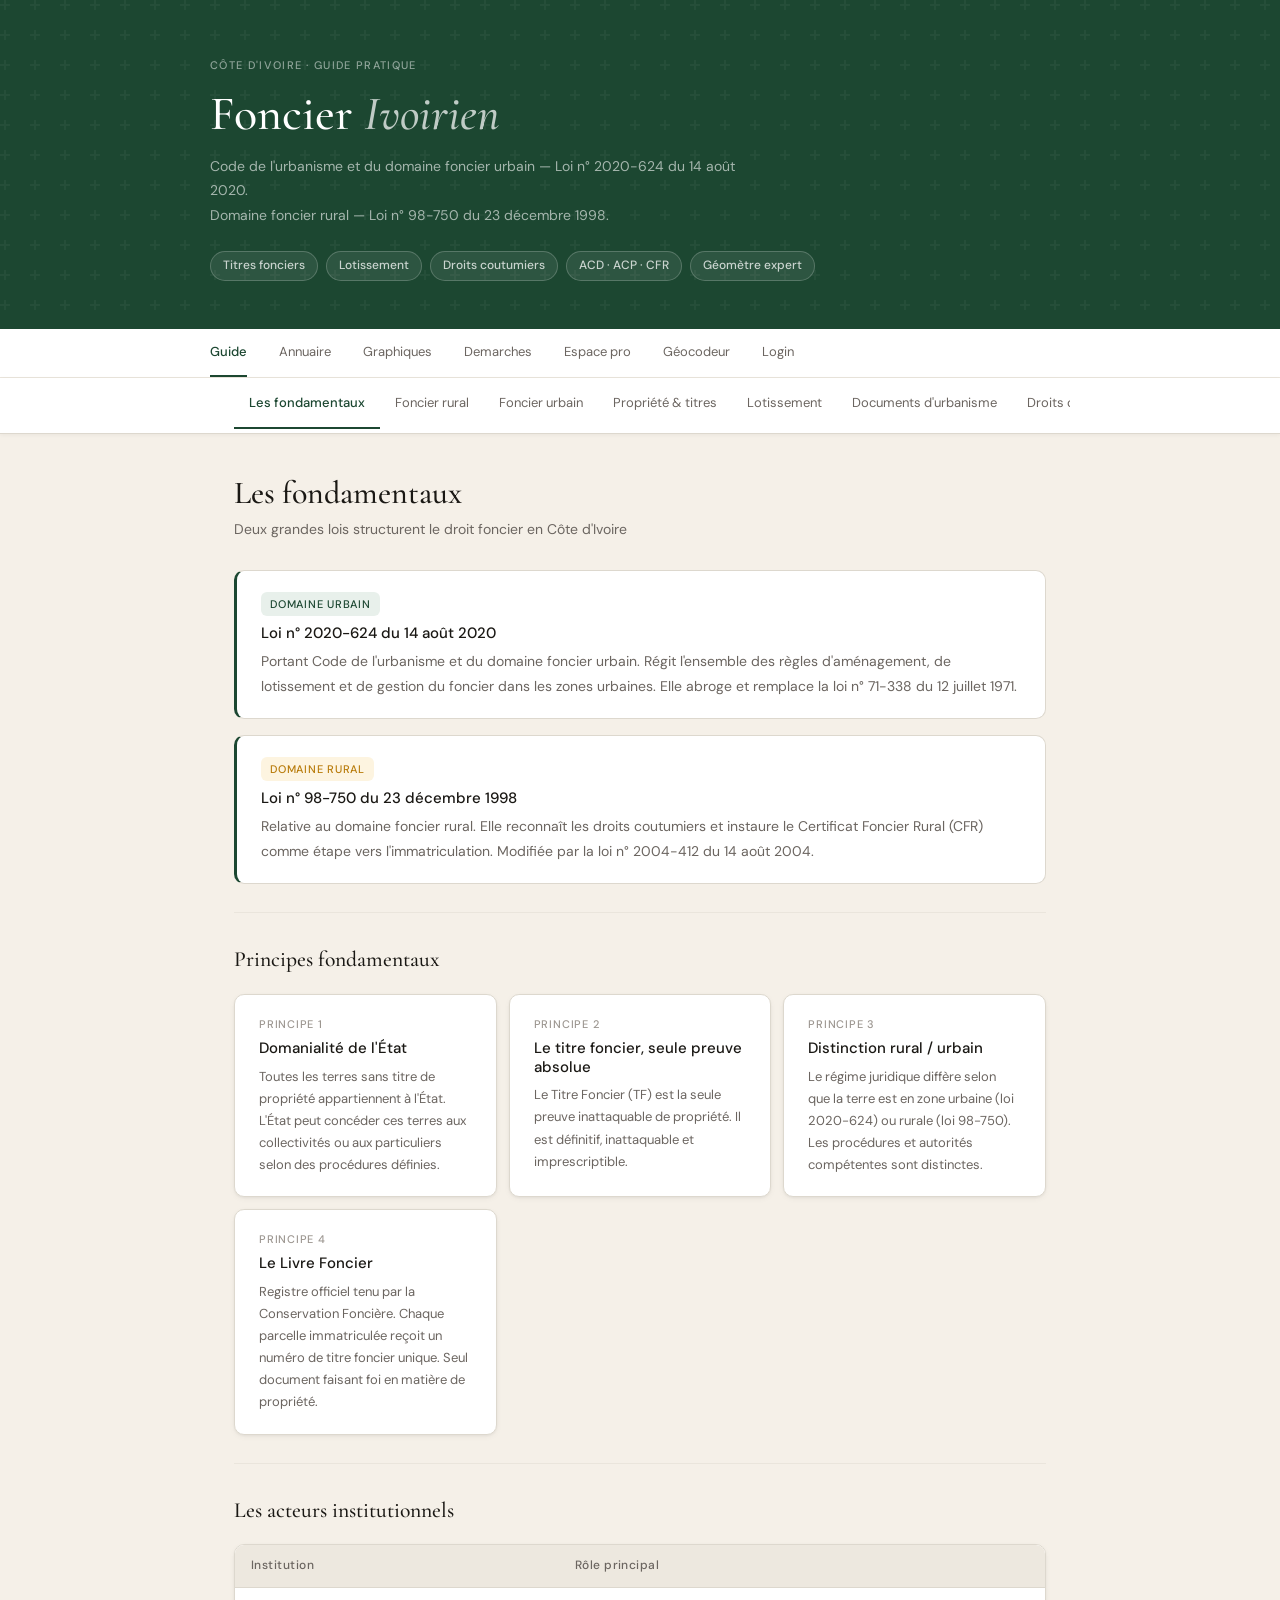
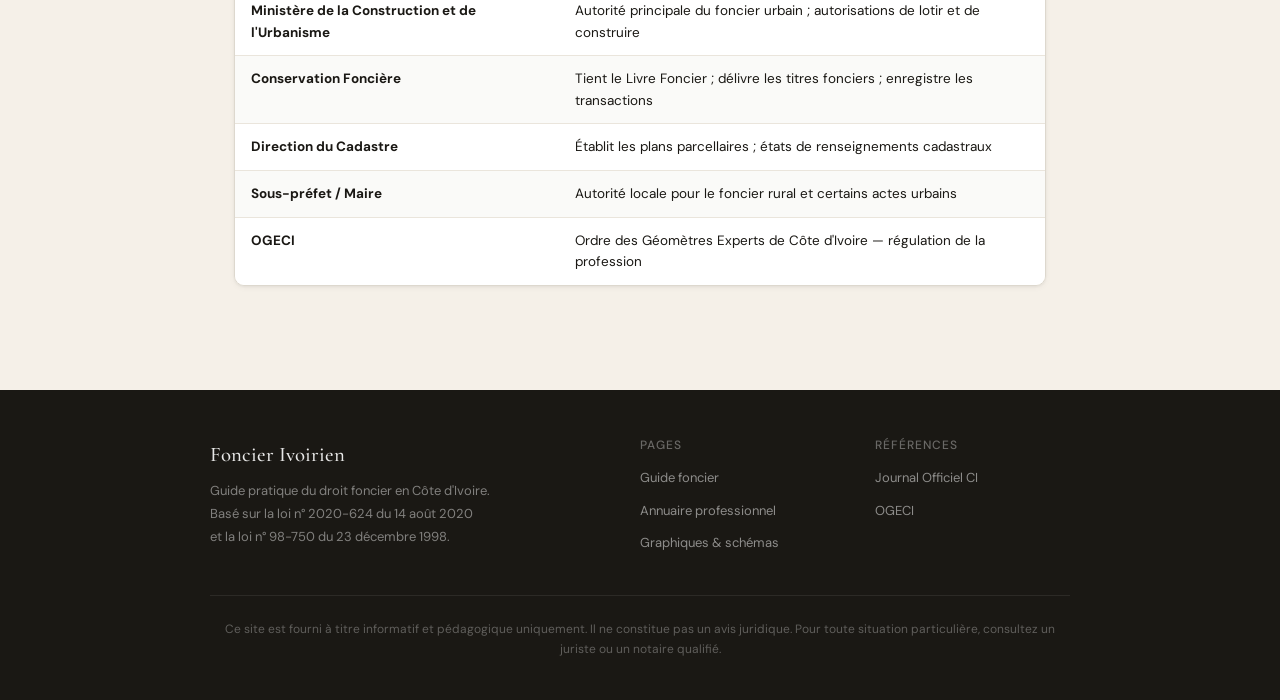
==== commit 00102f84: "update html pages" ====
--- a/index.html
+++ b/index.html
@@ -44,6 +44,10 @@
     <a href="index.html" class="is-current">Guide</a>
     <a href="pages/annuaire.html">Annuaire</a>
     <a href="pages/graphiques.html">Graphiques</a>
+    <a href="demarches.html">Demarches</a>
+    <a href="espace-pro.html">Espace pro </a>
+    <a href="geocodeur.html">Géocodeur</a>
+    <a href="login.html">Login</a>
   </div>
 </div>
 
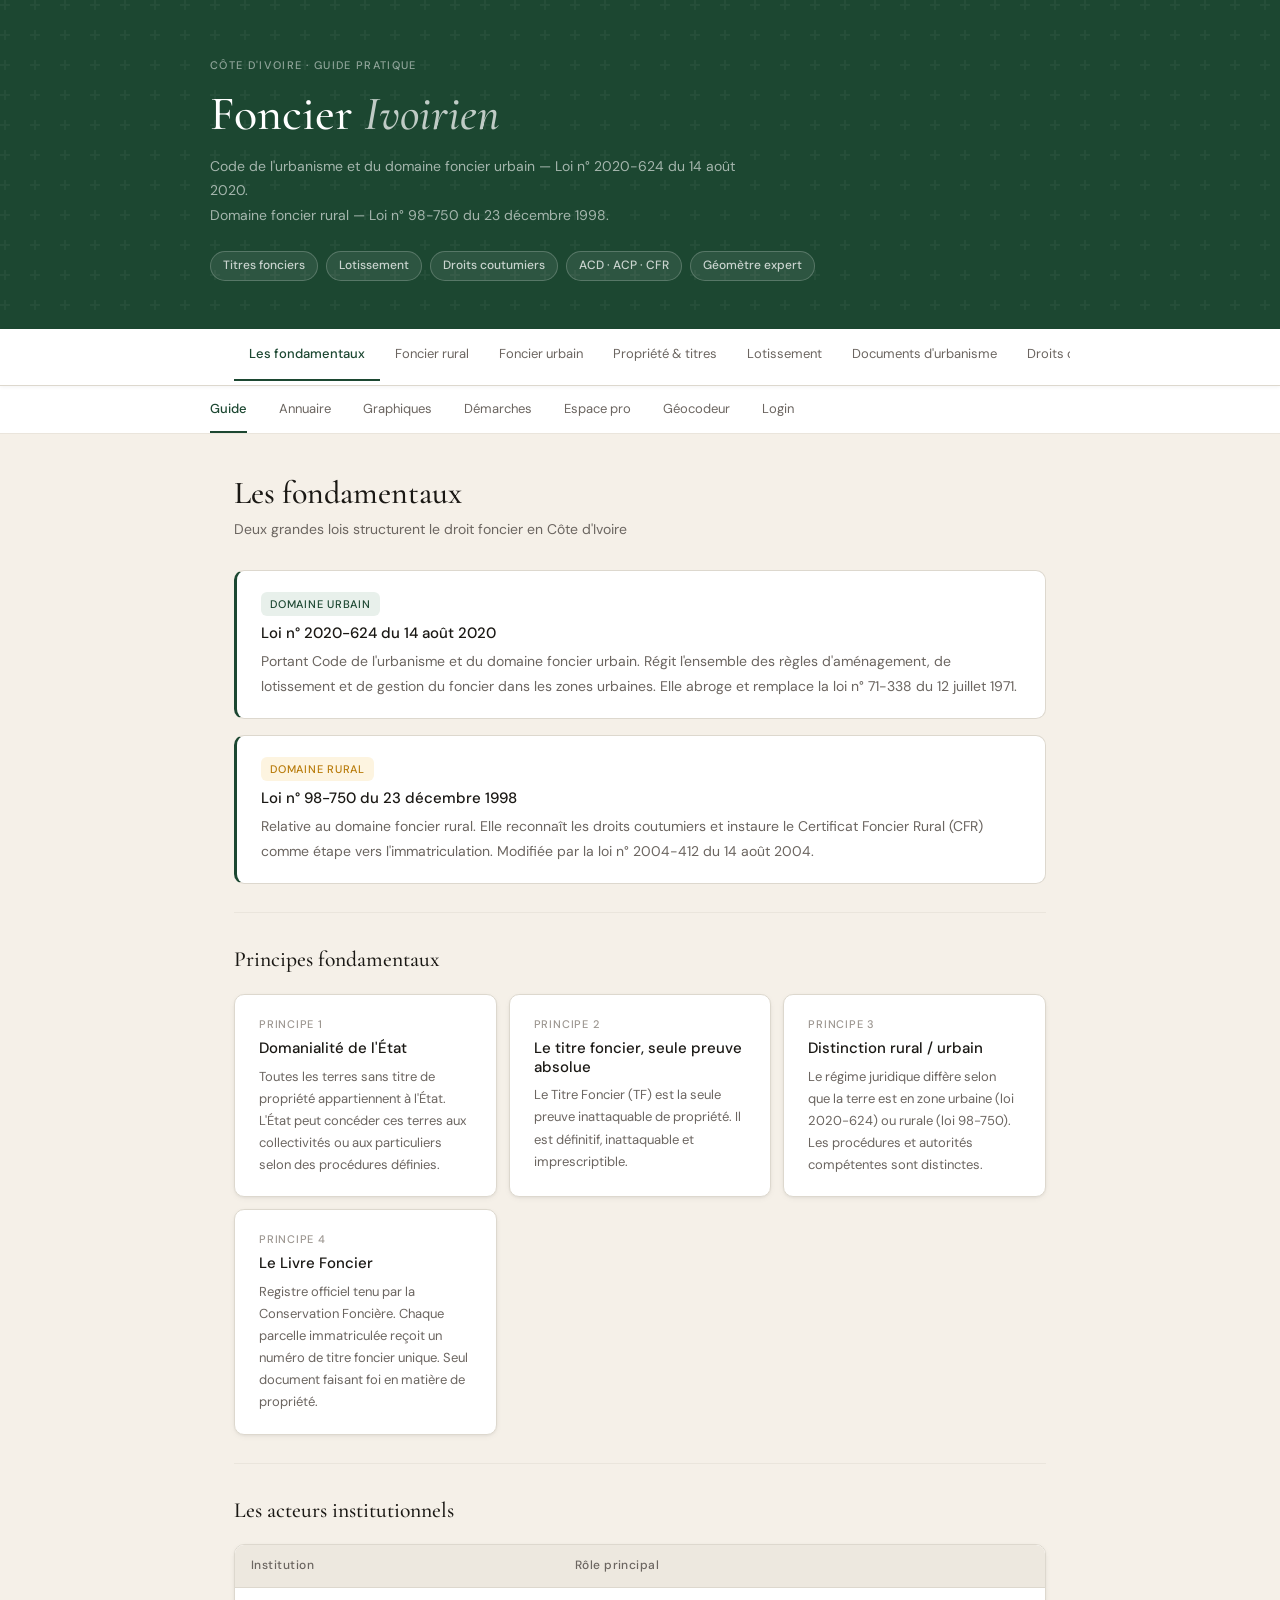
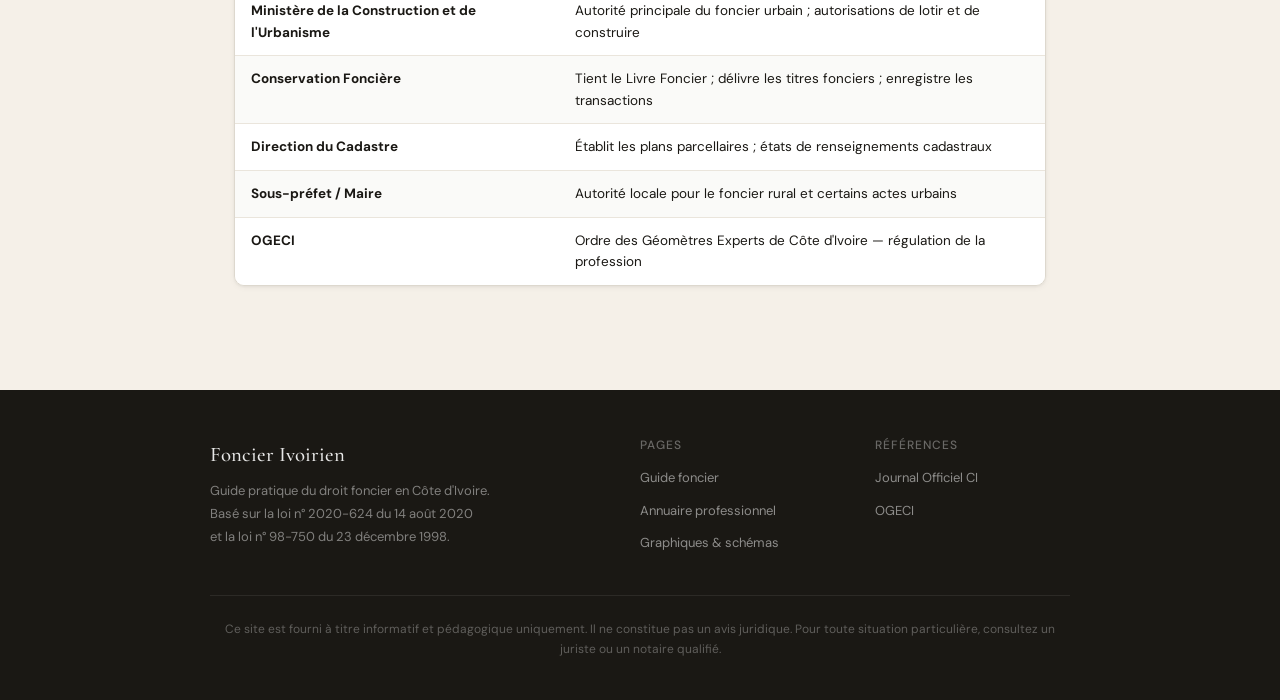
==== commit b6b18732: "update and adding consistent navigation and dashboard" ====
--- a/index.html
+++ b/index.html
@@ -39,17 +39,7 @@
 </header>
 
 <!-- ═══════════════════════════ NAVIGATION SITE ═══════════════════════ -->
-<div class="site-nav">
-  <div class="site-nav__inner">
-    <a href="index.html" class="is-current">Guide</a>
-    <a href="pages/annuaire.html">Annuaire</a>
-    <a href="pages/graphiques.html">Graphiques</a>
-    <a href="demarches.html">Demarches</a>
-    <a href="espace-pro.html">Espace pro </a>
-    <a href="geocodeur.html">Géocodeur</a>
-    <a href="login.html">Login</a>
-  </div>
-</div>
+<!-- Navigation injectée par nav-injector.js -->
 
 <!-- ═══════════════════════════ NAVIGATION TABS ═══════════════════════ -->
 <nav class="nav-bar" aria-label="Sections du guide">
@@ -574,5 +564,8 @@
 <!-- JS -->
 <script src="js/nav.js"></script>
 
+<!-- Navigation injector (charge la nav cohérente sur toutes les pages) -->
+<script src="js/nav-injector.js"></script>
+
 </body>
 </html>
